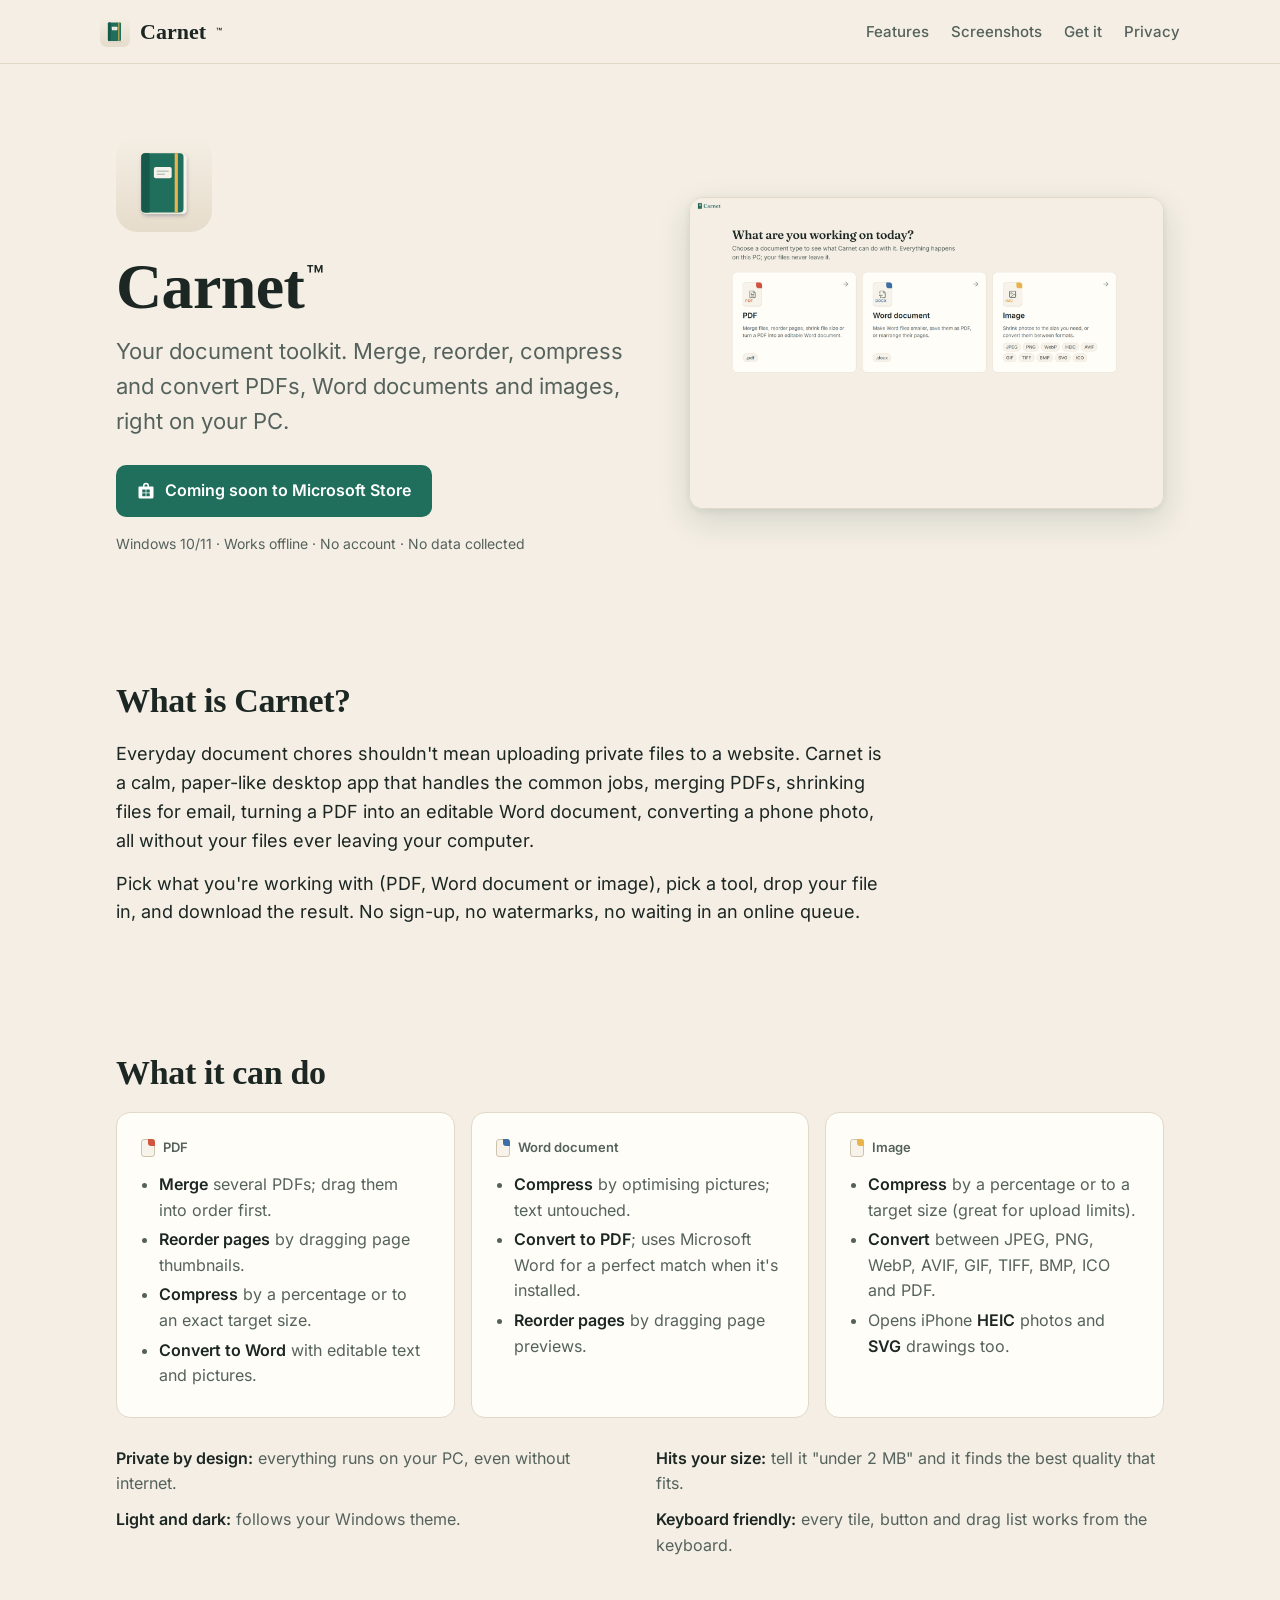
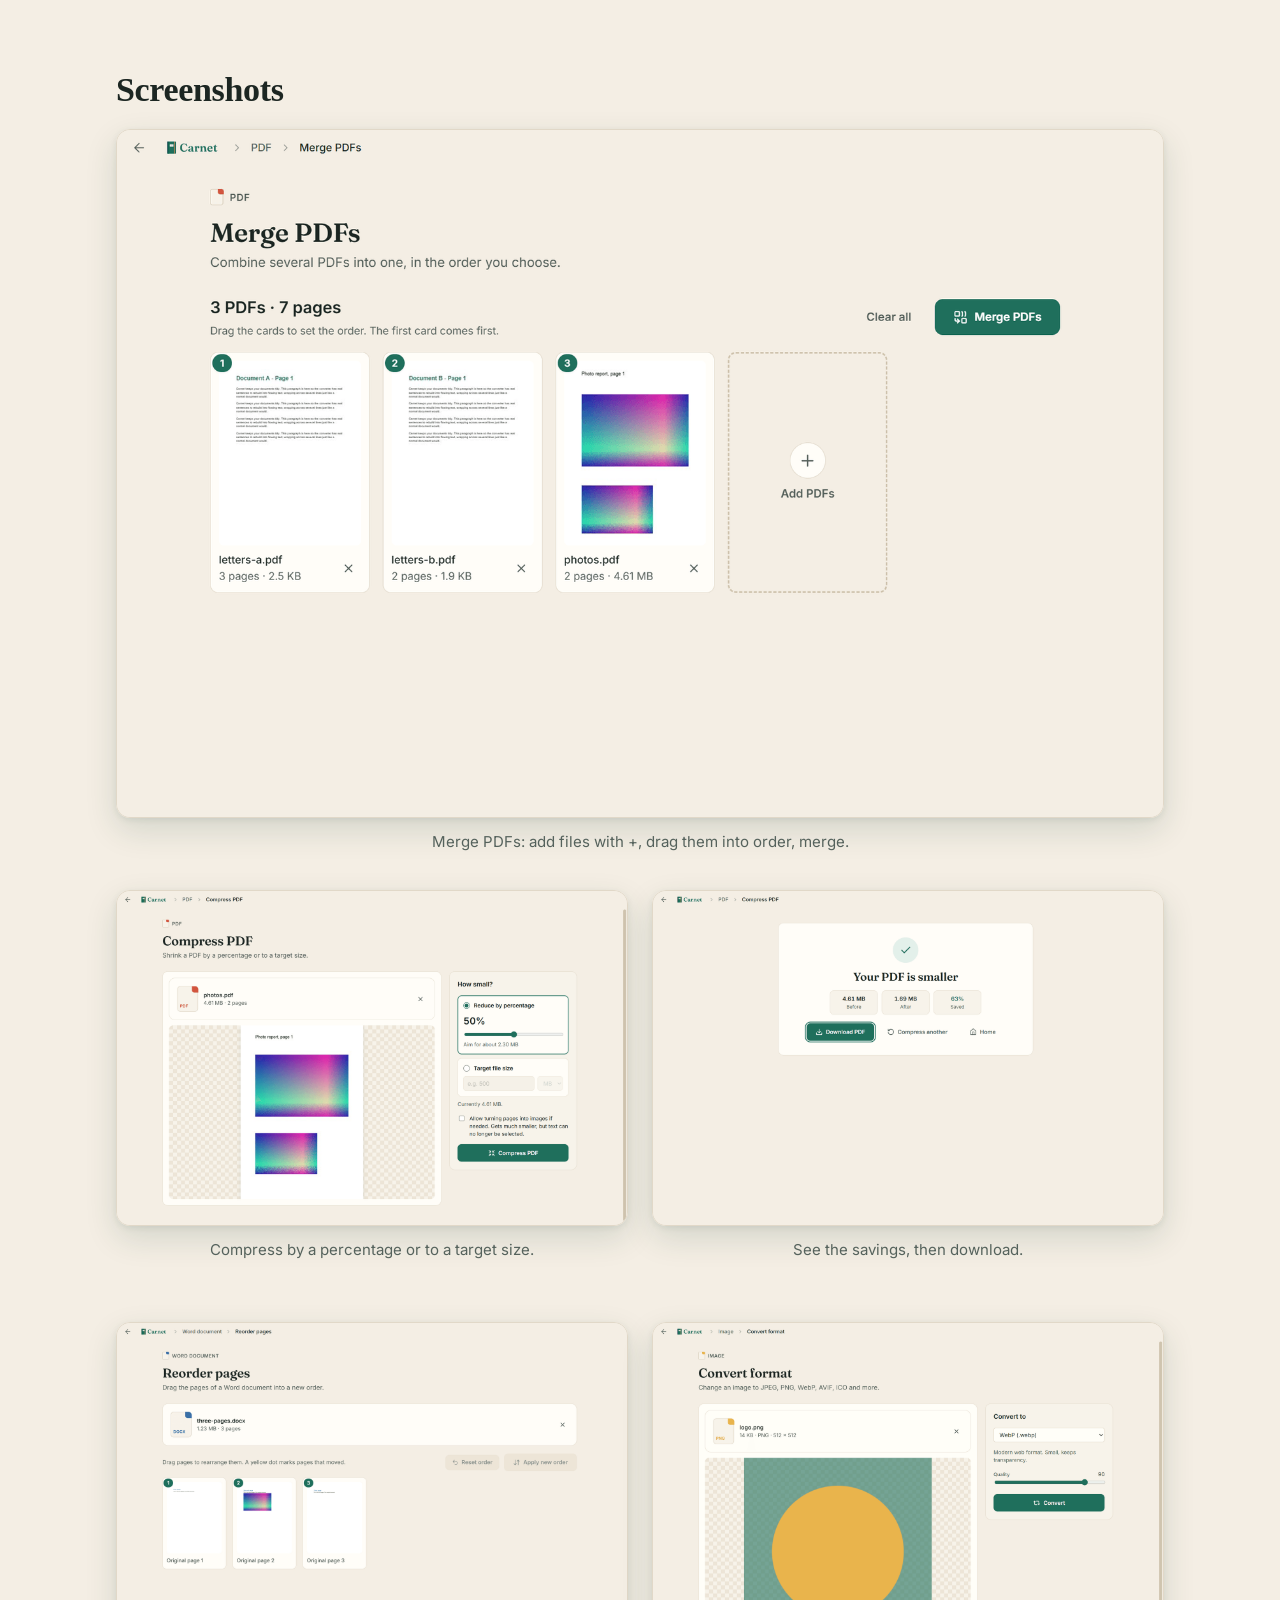
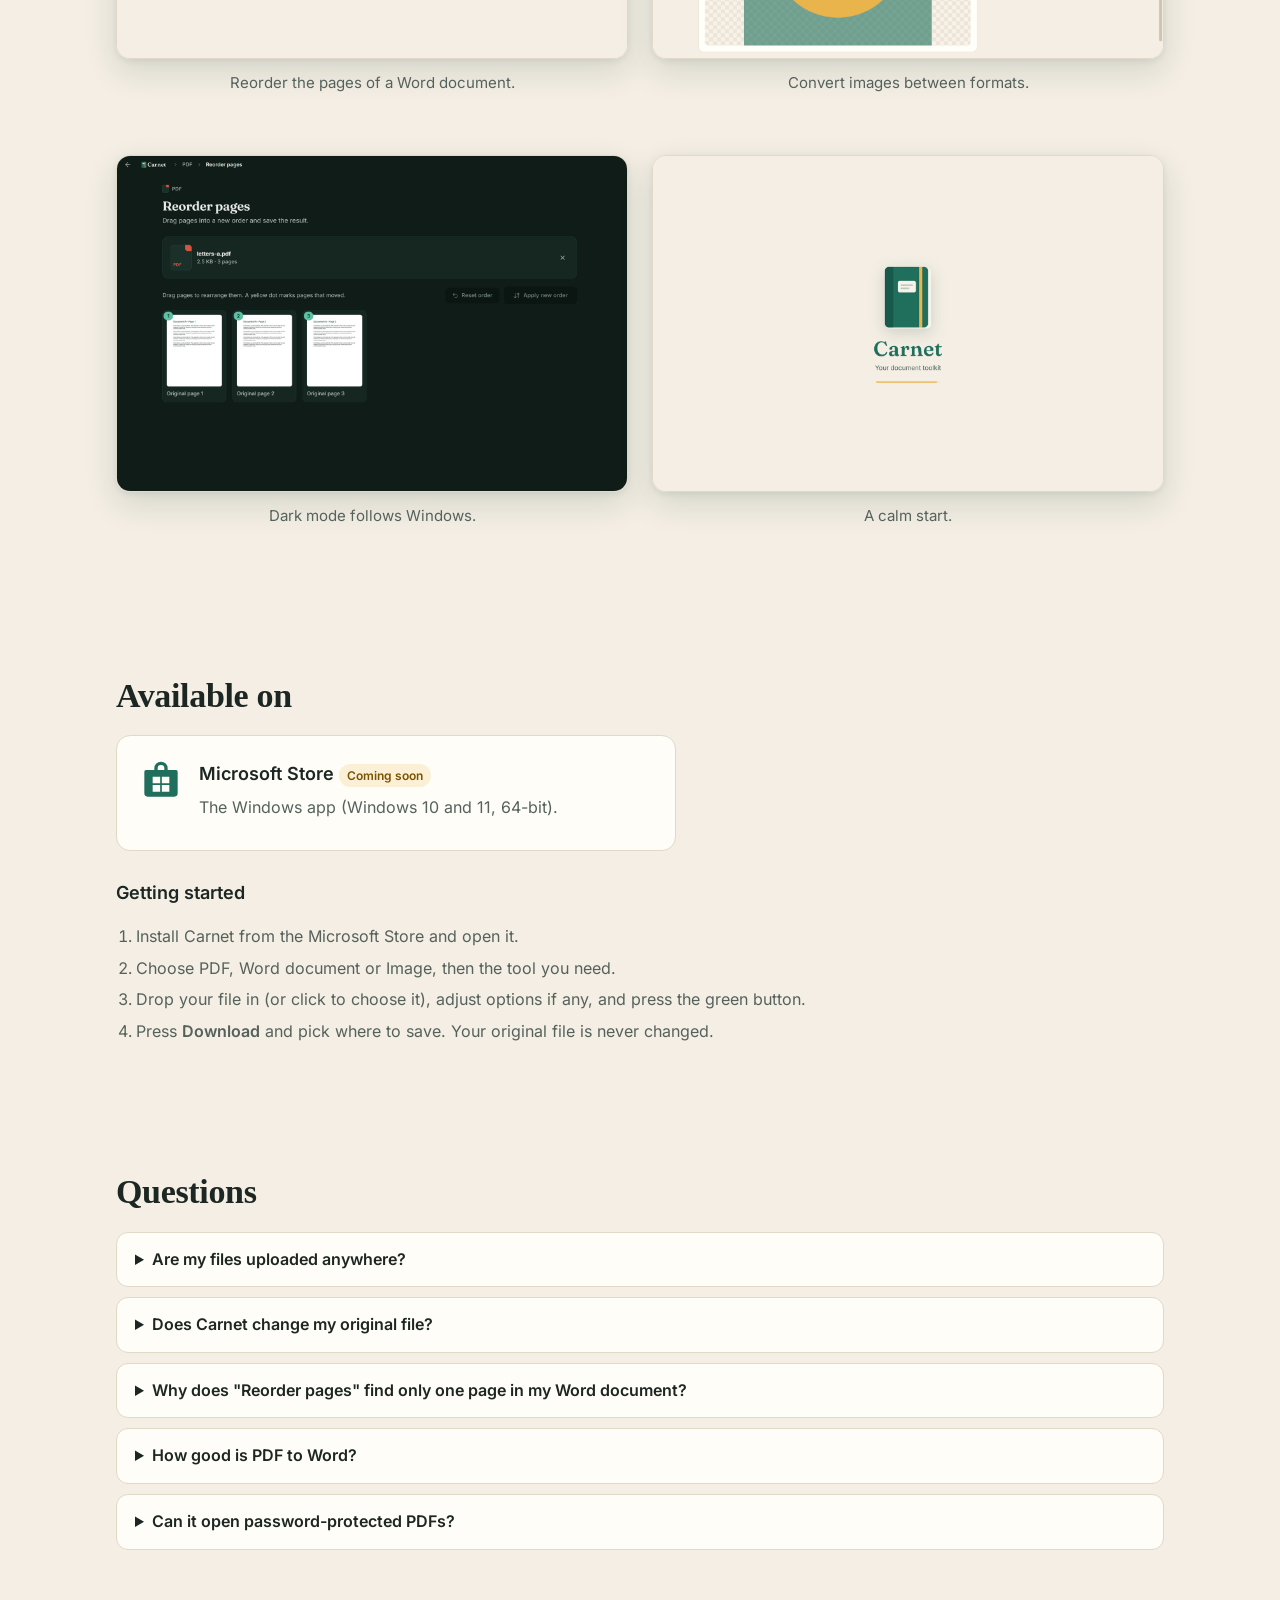
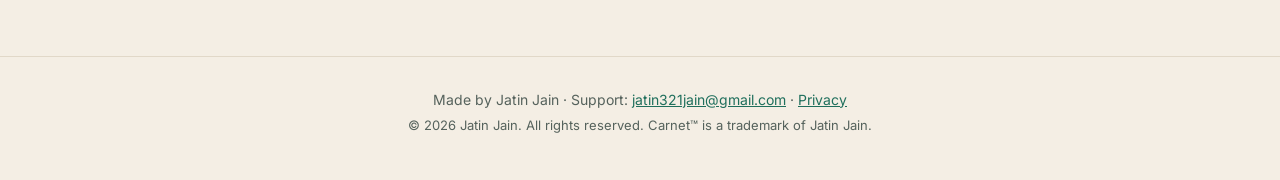
==== index.html @ 62c1b569 "Carnet website: landing page, screenshots and privacy policy Co-Authored-By: Claude Opus 5.5 <norepl" ====
<!doctype html>
<html lang="en">
  <head>
    <meta charset="UTF-8" />
    <meta name="viewport" content="width=device-width, initial-scale=1" />
    <title>Carnet™ · Your document toolkit for Windows</title>
    <meta
      name="description"
      content="Carnet merges, reorders, compresses and converts PDFs, Word documents and images on your Windows PC. Simple, calm, and fully offline: your files never leave your computer."
    />
    <link rel="icon" href="assets/favicon.ico" sizes="any" />
    <link rel="icon" type="image/svg+xml" href="assets/favicon.svg" />
    <link rel="apple-touch-icon" href="assets/apple-touch-icon.png" />
    <meta property="og:title" content="Carnet™ · Your document toolkit" />
    <meta property="og:description" content="Merge, reorder, compress and convert PDFs, Word documents and images. Offline, on Windows." />
    <meta property="og:image" content="https://jatin-jain-123.github.io/carnet/assets/og-image-1200x630.png" />
    <meta property="og:url" content="https://jatin-jain-123.github.io/carnet/" />
    <meta name="twitter:card" content="summary_large_image" />
    <link rel="stylesheet" href="styles.css" />
  </head>
  <body>
    <header class="nav">
      <a class="brand" href="./"><img src="assets/icon.svg" alt="" width="30" height="30" />Carnet<sup class="tm" title="Carnet is a trademark of Jatin Jain">™</sup></a>
      <nav>
        <a href="#features">Features</a>
        <a href="#screenshots">Screenshots</a>
        <a href="#get">Get it</a>
        <a href="privacy.html">Privacy</a>
      </nav>
    </header>

    <main>
      <!-- Title + tagline -->
      <section class="hero">
        <div>
          <img class="hero-logo" src="assets/icon.svg" alt="Carnet logo" width="96" height="96" />
          <h1>Carnet<sup class="tm" title="Carnet is a trademark of Jatin Jain">™</sup></h1>
          <p class="tagline">Your document toolkit. Merge, reorder, compress and convert PDFs, Word documents and images, right on your PC.</p>
          <div class="cta">
            <span class="button primary soon" title="Carnet is coming soon to the Microsoft Store">
              <svg width="18" height="18" viewBox="0 0 24 24" aria-hidden="true"><path fill="currentColor" d="M8 6V5a4 4 0 0 1 8 0v1h5a1 1 0 0 1 1 1v13a2 2 0 0 1-2 2H4a2 2 0 0 1-2-2V7a1 1 0 0 1 1-1zm2 0h4V5a2 2 0 0 0-4 0zM7 10v4h4.5v-4zm5.5 0v4H17v-4zM7 15v4h4.5v-4zm5.5 0v4H17v-4z"/></svg>
              Coming soon to Microsoft Store
            </span>
          </div>
          <p class="note">Windows 10/11 · Works offline · No account · No data collected</p>
        </div>
        <img class="hero-shot only-light" src="screenshots/home.png" alt="Carnet home screen with PDF, Word document and Image tiles" />
        <img class="hero-shot only-dark" src="screenshots/home-dark.png" alt="Carnet home screen in dark mode" />
      </section>

      <!-- Description -->
      <section class="description">
        <h2>What is Carnet?</h2>
        <p>
          Everyday document chores shouldn't mean uploading private files to a website. Carnet is a calm, paper-like
          desktop app that handles the common jobs, merging PDFs, shrinking files for email, turning a PDF into an
          editable Word document, converting a phone photo, all without your files ever leaving your computer.
        </p>
        <p>
          Pick what you're working with (PDF, Word document or image), pick a tool, drop your file in, and download the
          result. No sign-up, no watermarks, no waiting in an online queue.
        </p>
      </section>

      <!-- Features -->
      <section id="features" class="features">
        <h2>What it can do</h2>
        <div class="grid">
          <div class="card">
            <span class="chip" style="--ft: var(--pdf)"><i></i>PDF</span>
            <ul>
              <li><strong>Merge</strong> several PDFs; drag them into order first.</li>
              <li><strong>Reorder pages</strong> by dragging page thumbnails.</li>
              <li><strong>Compress</strong> by a percentage or to an exact target size.</li>
              <li><strong>Convert to Word</strong> with editable text and pictures.</li>
            </ul>
          </div>
          <div class="card">
            <span class="chip" style="--ft: var(--doc)"><i></i>Word document</span>
            <ul>
              <li><strong>Compress</strong> by optimising pictures; text untouched.</li>
              <li><strong>Convert to PDF</strong>; uses Microsoft Word for a perfect match when it's installed.</li>
              <li><strong>Reorder pages</strong> by dragging page previews.</li>
            </ul>
          </div>
          <div class="card">
            <span class="chip" style="--ft: var(--image)"><i></i>Image</span>
            <ul>
              <li><strong>Compress</strong> by a percentage or to a target size (great for upload limits).</li>
              <li><strong>Convert</strong> between JPEG, PNG, WebP, AVIF, GIF, TIFF, BMP, ICO and PDF.</li>
              <li>Opens iPhone <strong>HEIC</strong> photos and <strong>SVG</strong> drawings too.</li>
            </ul>
          </div>
        </div>
        <ul class="facts">
          <li><strong>Private by design:</strong> everything runs on your PC, even without internet.</li>
          <li><strong>Hits your size:</strong> tell it "under 2 MB" and it finds the best quality that fits.</li>
          <li><strong>Light and dark:</strong> follows your Windows theme.</li>
          <li><strong>Keyboard friendly:</strong> every tile, button and drag list works from the keyboard.</li>
        </ul>
      </section>

      <!-- Screenshots -->
      <section id="screenshots" class="screenshots">
        <h2>Screenshots</h2>
        <figure>
          <img src="screenshots/merge.png" alt="Merge PDFs screen with three PDF cards in order and an Add PDFs tile" loading="lazy" />
          <figcaption>Merge PDFs: add files with +, drag them into order, merge.</figcaption>
        </figure>
        <div class="shot-grid">
          <figure>
            <img src="screenshots/compress-pdf.png" alt="Compress PDF screen with the percentage and target size options in a side panel" loading="lazy" />
            <figcaption>Compress by a percentage or to a target size.</figcaption>
          </figure>
          <figure>
            <img src="screenshots/compress-done.png" alt="Result card showing the PDF went from 4.61 MB to 1.69 MB, 63% smaller, with a Download button" loading="lazy" />
            <figcaption>See the savings, then download.</figcaption>
          </figure>
          <figure>
            <img src="screenshots/reorder-word.png" alt="Reorder pages screen showing Word document pages as tiles" loading="lazy" />
            <figcaption>Reorder the pages of a Word document.</figcaption>
          </figure>
          <figure>
            <img src="screenshots/convert-image.png" alt="Convert image screen with a format drop-down in the side bar" loading="lazy" />
            <figcaption>Convert images between formats.</figcaption>
          </figure>
          <figure>
            <img src="screenshots/reorder-pdf-dark.png" alt="Reorder PDF pages screen in dark mode" loading="lazy" />
            <figcaption>Dark mode follows Windows.</figcaption>
          </figure>
          <figure>
            <img src="screenshots/splash.png" alt="Carnet opening screen with the green notebook logo and pages fanning out" loading="lazy" />
            <figcaption>A calm start.</figcaption>
          </figure>
        </div>
      </section>

      <!-- Platforms -->
      <section id="get" class="platforms">
        <h2>Available on</h2>
        <div class="platform" title="Carnet is coming soon to the Microsoft Store">
          <svg class="platform-icon" viewBox="0 0 24 24" aria-hidden="true"><path fill="currentColor" d="M8 6V5a4 4 0 0 1 8 0v1h5a1 1 0 0 1 1 1v13a2 2 0 0 1-2 2H4a2 2 0 0 1-2-2V7a1 1 0 0 1 1-1zm2 0h4V5a2 2 0 0 0-4 0zM7 10v4h4.5v-4zm5.5 0v4H17v-4zM7 15v4h4.5v-4zm5.5 0v4H17v-4z"/></svg>
          <div>
            <h3>Microsoft Store <span class="badge">Coming soon</span></h3>
            <p>The Windows app (Windows 10 and 11, 64-bit).</p>
          </div>
        </div>
        <h3 style="margin-top: 28px">Getting started</h3>
        <ol class="steps">
          <li>Install Carnet from the Microsoft Store and open it.</li>
          <li>Choose PDF, Word document or Image, then the tool you need.</li>
          <li>Drop your file in (or click to choose it), adjust options if any, and press the green button.</li>
          <li>Press <strong>Download</strong> and pick where to save. Your original file is never changed.</li>
        </ol>
      </section>

      <section class="faq">
        <h2>Questions</h2>
        <details>
          <summary>Are my files uploaded anywhere?</summary>
          <p>No. Carnet does all the work on your PC and has no online features. See the <a href="privacy.html">privacy policy</a>.</p>
        </details>
        <details>
          <summary>Does Carnet change my original file?</summary>
          <p>Never. It always creates a new file, which you save where you like.</p>
        </details>
        <details>
          <summary>Why does "Reorder pages" find only one page in my Word document?</summary>
          <p>
            Word works out pages while it displays a document, so Carnet relies on page breaks and the page markers Word
            saves. Open the document in Microsoft Word, save it once, and try again.
          </p>
        </details>
        <details>
          <summary>How good is PDF to Word?</summary>
          <p>
            Text, fonts, sizes and pictures come across as editable content, one Word page per PDF page. Complex layouts
            such as tables, columns and charts may need some tidying. Scanned pages are kept as pictures.
          </p>
        </details>
        <details>
          <summary>Can it open password-protected PDFs?</summary>
          <p>Not yet. Remove the password in your PDF reader first, then use Carnet.</p>
        </details>
      </section>
    </main>

    <footer>
      <p>Made by Jatin Jain · Support: <a href="mailto:jatin321jain@gmail.com">jatin321jain@gmail.com</a> · <a href="privacy.html">Privacy</a></p>
      <p class="legal">© 2026 Jatin Jain. All rights reserved. Carnet™ is a trademark of Jatin Jain.</p>
    </footer>
  </body>
</html>
---- styles.css ----
/* Carnet website. Colours and type follow the Carnet brand kit. */
@font-face { font-family: 'Inter'; font-weight: 400; font-display: swap; src: url('assets/fonts/Inter-400.woff2') format('woff2'); }
@font-face { font-family: 'Inter'; font-weight: 500; font-display: swap; src: url('assets/fonts/Inter-500.woff2') format('woff2'); }
@font-face { font-family: 'Inter'; font-weight: 600; font-display: swap; src: url('assets/fonts/Inter-600.woff2') format('woff2'); }
@font-face { font-family: 'Fraunces'; font-weight: 600; font-display: swap; src: url('assets/fonts/Fraunces-600.woff2') format('woff2'); }

:root {
  color-scheme: light;
  --bg: #F4EEE4; --surface: #FFFDF8; --surface-2: #F7F3EA; --border: #E1D8C8; --border-strong: #CFC3AE;
  --text: #1C2622; --muted: #55625C; --primary: #1F6F5C; --primary-hover: #17594A; --on-primary: #FFFFFF;
  --primary-soft: #E3F0EA; --accent: #E9B44C; --accent-soft: #FBF0D6; --on-accent-soft: #7A5200;
  --pdf: #D2553F; --doc: #3A6EA5; --image: #E9B44C;
  --shadow: 0 12px 32px rgba(18,63,53,.14), 0 2px 6px rgba(18,63,53,.08);
  --display: 'Fraunces', Georgia, serif;
  --ui: 'Inter', 'Segoe UI', system-ui, sans-serif;
}
@media (prefers-color-scheme: dark) {
  :root {
    color-scheme: dark;
    --bg: #0F1C18; --surface: #162722; --surface-2: #1C302A; --border: #26403A; --border-strong: #345148;
    --text: #ECEFEA; --muted: #A9B8B1; --primary: #5CC0A0; --primary-hover: #74CDB0; --on-primary: #0F1C18;
    --primary-soft: #1E3C33; --accent-soft: #3A3020; --on-accent-soft: #F2CC7A;
    --shadow: 0 12px 32px rgba(0,0,0,.35);
  }
}

* { box-sizing: border-box; }
html { scroll-behavior: smooth; }
body { margin: 0; background: var(--bg); color: var(--text); font: 400 16px/1.6 var(--ui); -webkit-font-smoothing: antialiased; }
a { color: var(--primary); }
a:hover { color: var(--primary-hover); }
img { max-width: 100%; display: block; }
:focus-visible { outline: 2px solid var(--primary); outline-offset: 2px; border-radius: 4px; }
.tm { font-size: .45em; vertical-align: super; margin-left: .05em; font-family: var(--ui); font-weight: 500; }

.only-dark { display: none; }
@media (prefers-color-scheme: dark) { .only-dark { display: block; } .only-light { display: none; } }

/* nav */
.nav { position: sticky; top: 0; z-index: 10; display: flex; align-items: center; justify-content: space-between; gap: 16px; padding: 14px max(16px, calc((100% - 1080px) / 2)); background: color-mix(in srgb, var(--bg) 88%, transparent); backdrop-filter: blur(10px); border-bottom: 1px solid var(--border); }
.brand { display: flex; align-items: center; gap: 10px; text-decoration: none; color: var(--text); font-family: var(--display); font-weight: 600; font-size: 22px; }
.brand img { width: 30px; height: 30px; }
.nav nav { display: flex; gap: 22px; flex-wrap: wrap; }
.nav nav a { color: var(--muted); text-decoration: none; font-weight: 500; font-size: 15px; }
.nav nav a:hover { color: var(--text); }

main { max-width: 1080px; margin: 0 auto; padding: 0 16px; }
section { padding: 56px 0; }
h1, h2 { font-family: var(--display); font-weight: 600; letter-spacing: -.01em; line-height: 1.15; }
h2 { font-size: 34px; margin: 0 0 20px; }
h3 { font-size: 18px; margin: 0 0 6px; }
p { margin: 0 0 14px; }

/* hero */
.hero { display: grid; grid-template-columns: 1.05fr .95fr; gap: 48px; align-items: center; padding-top: 72px; }
.hero h1 { font-size: 64px; margin: 18px 0 10px; }
.hero .tagline { font-size: 22px; color: var(--muted); margin-bottom: 26px; }
.hero-logo { width: 96px; height: 96px; }
.cta { display: flex; gap: 12px; flex-wrap: wrap; align-items: center; }
.button { display: inline-flex; align-items: center; gap: 10px; padding: 12px 20px; border-radius: 10px; border: 1px solid var(--border-strong); background: var(--surface); color: var(--text); text-decoration: none; font-weight: 600; }
.button.primary { background: var(--primary); color: var(--on-primary); border-color: transparent; }
.button.primary:hover { background: var(--primary-hover); color: var(--on-primary); }
.button.soon { cursor: default; }
.badge { display: inline-block; padding: 2px 8px; border-radius: 999px; background: var(--accent-soft); color: var(--on-accent-soft); font-size: 12px; font-weight: 600; }
.note { color: var(--muted); font-size: 14px; margin-top: 16px; }
.hero-shot { border-radius: 14px; border: 1px solid var(--border); box-shadow: var(--shadow); }

/* description + features */
.description p { font-size: 18px; max-width: 70ch; }
.grid { display: grid; gap: 16px; grid-template-columns: repeat(3, 1fr); }
.card { background: var(--surface); border: 1px solid var(--border); border-radius: 14px; padding: 24px; }
.card .chip { display: inline-flex; align-items: center; gap: 8px; font-size: 13px; font-weight: 600; color: var(--muted); margin-bottom: 10px; }
.card .chip i { width: 14px; height: 18px; border-radius: 3px; background: var(--surface-2); border: 1px solid var(--border-strong); position: relative; }
.card .chip i::after { content: ''; position: absolute; right: -1px; top: -1px; width: 7px; height: 7px; border-radius: 0 3px 0 3px; background: var(--ft); }
.card ul { margin: 0; padding-left: 18px; color: var(--muted); }
.card li { margin: 4px 0; }
.card li strong { color: var(--text); font-weight: 600; }
.facts { list-style: none; padding: 0; margin: 28px 0 0; display: grid; grid-template-columns: repeat(2, 1fr); gap: 10px 32px; color: var(--muted); }
.facts strong { color: var(--text); }

/* screenshots */
.screenshots figure { margin: 0 0 36px; }
.screenshots img { border-radius: 14px; border: 1px solid var(--border); box-shadow: var(--shadow); }
.screenshots figcaption { color: var(--muted); font-size: 15px; margin-top: 12px; text-align: center; }
.shot-grid { display: grid; grid-template-columns: repeat(2, 1fr); gap: 24px; }

/* platforms */
.platform { display: flex; gap: 18px; align-items: flex-start; background: var(--surface); border: 1px solid var(--border); border-radius: 14px; padding: 24px; color: var(--text); text-decoration: none; max-width: 560px; }
a.platform:hover { border-color: var(--primary); }
.platform-icon { width: 40px; height: 40px; flex: none; color: var(--primary); }
.platform p { color: var(--muted); margin: 0 0 6px; }
.steps { color: var(--muted); padding-left: 20px; }
.steps li { margin: 6px 0; }

/* faq */
details { background: var(--surface); border: 1px solid var(--border); border-radius: 12px; padding: 14px 18px; margin-bottom: 10px; }
summary { cursor: pointer; font-weight: 600; }
details p { margin: 10px 0 0; color: var(--muted); }

/* text pages */
.page { max-width: 760px; }
.page h1 { font-size: 44px; margin-bottom: 6px; }
.page h2 { font-size: 24px; margin: 32px 0 10px; }
.page li { margin: 6px 0; }
.page table { border-collapse: collapse; width: 100%; margin: 8px 0 16px; font-size: 15px; }
.page th, .page td { text-align: left; padding: 8px 10px; border-bottom: 1px solid var(--border); vertical-align: top; }

footer { border-top: 1px solid var(--border); margin-top: 40px; padding: 28px 16px 40px; text-align: center; color: var(--muted); font-size: 14px; }
footer p { margin: 4px 0; }
.legal { font-size: 13px; }

@media (max-width: 860px) {
  .hero { grid-template-columns: 1fr; padding-top: 40px; }
  .hero h1 { font-size: 48px; }
  .grid, .shot-grid, .facts { grid-template-columns: 1fr; }
  .nav nav { gap: 14px; }
  h2 { font-size: 28px; }
}
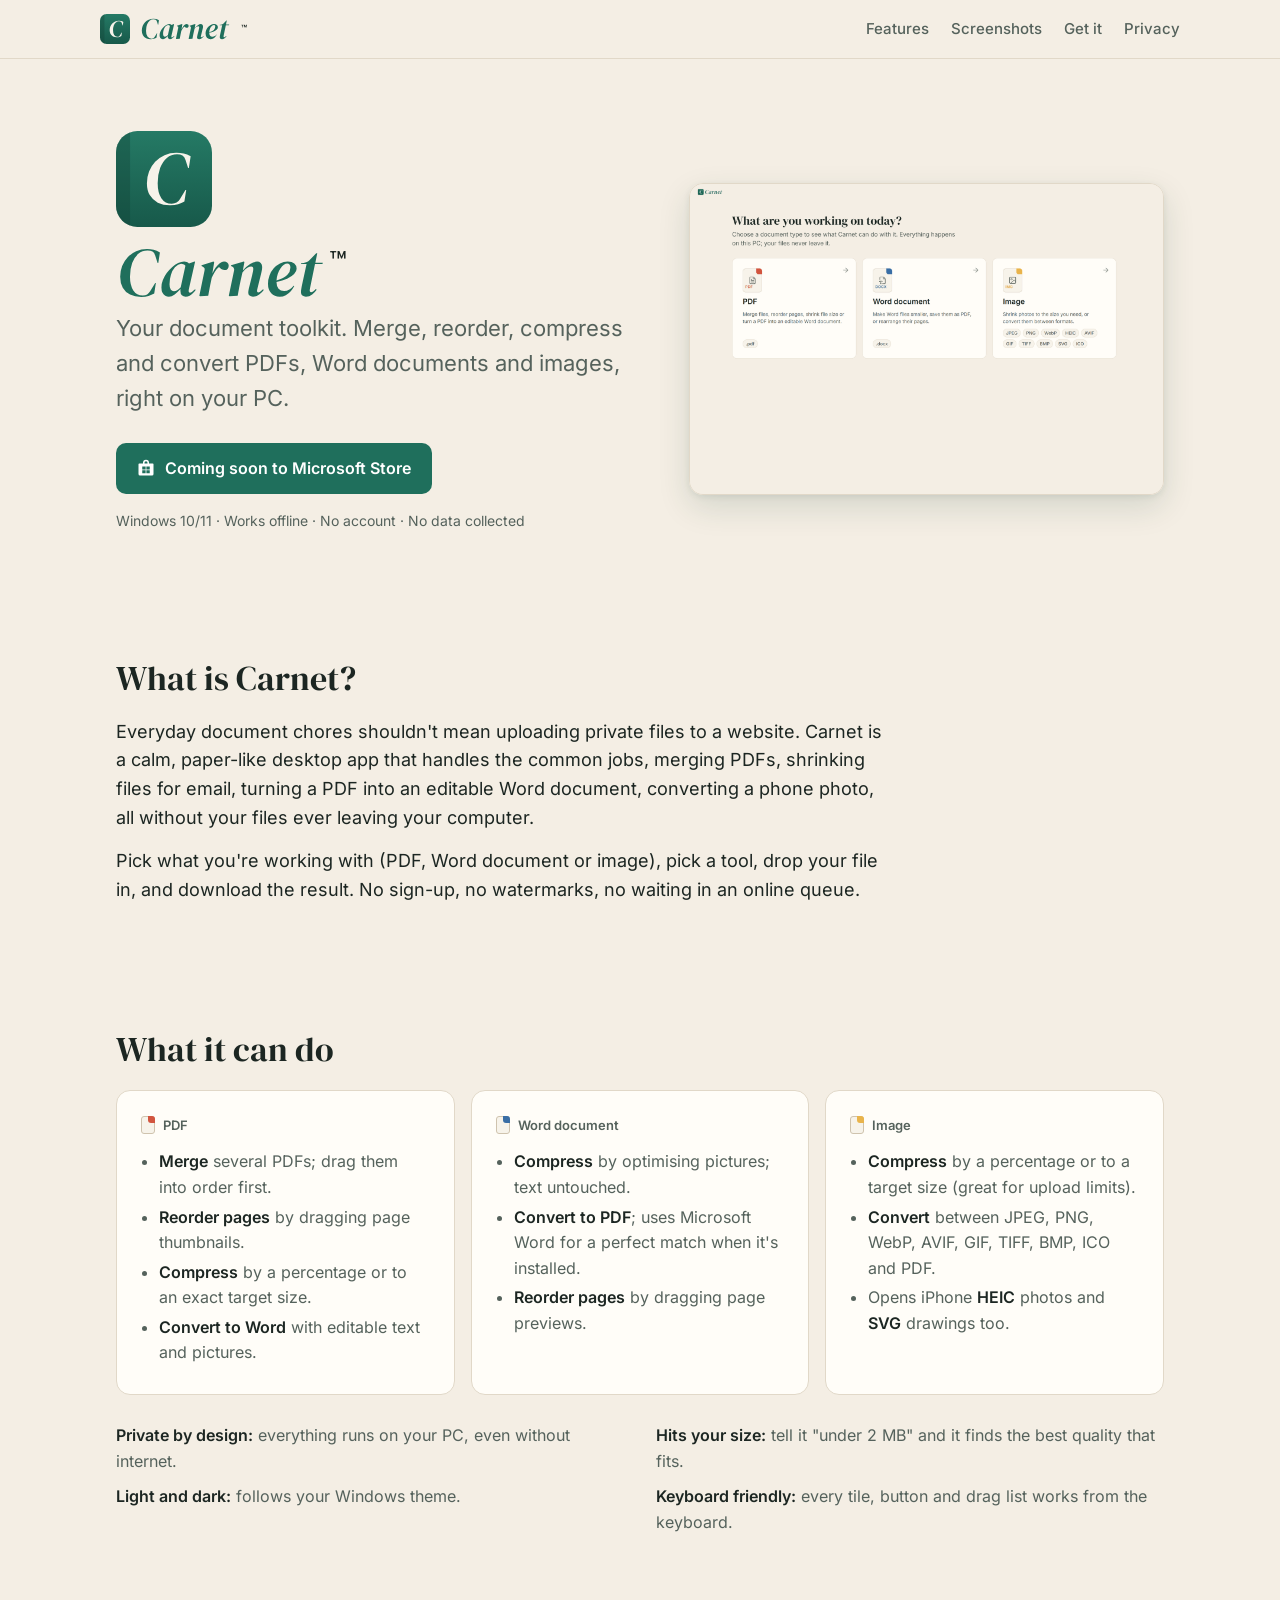
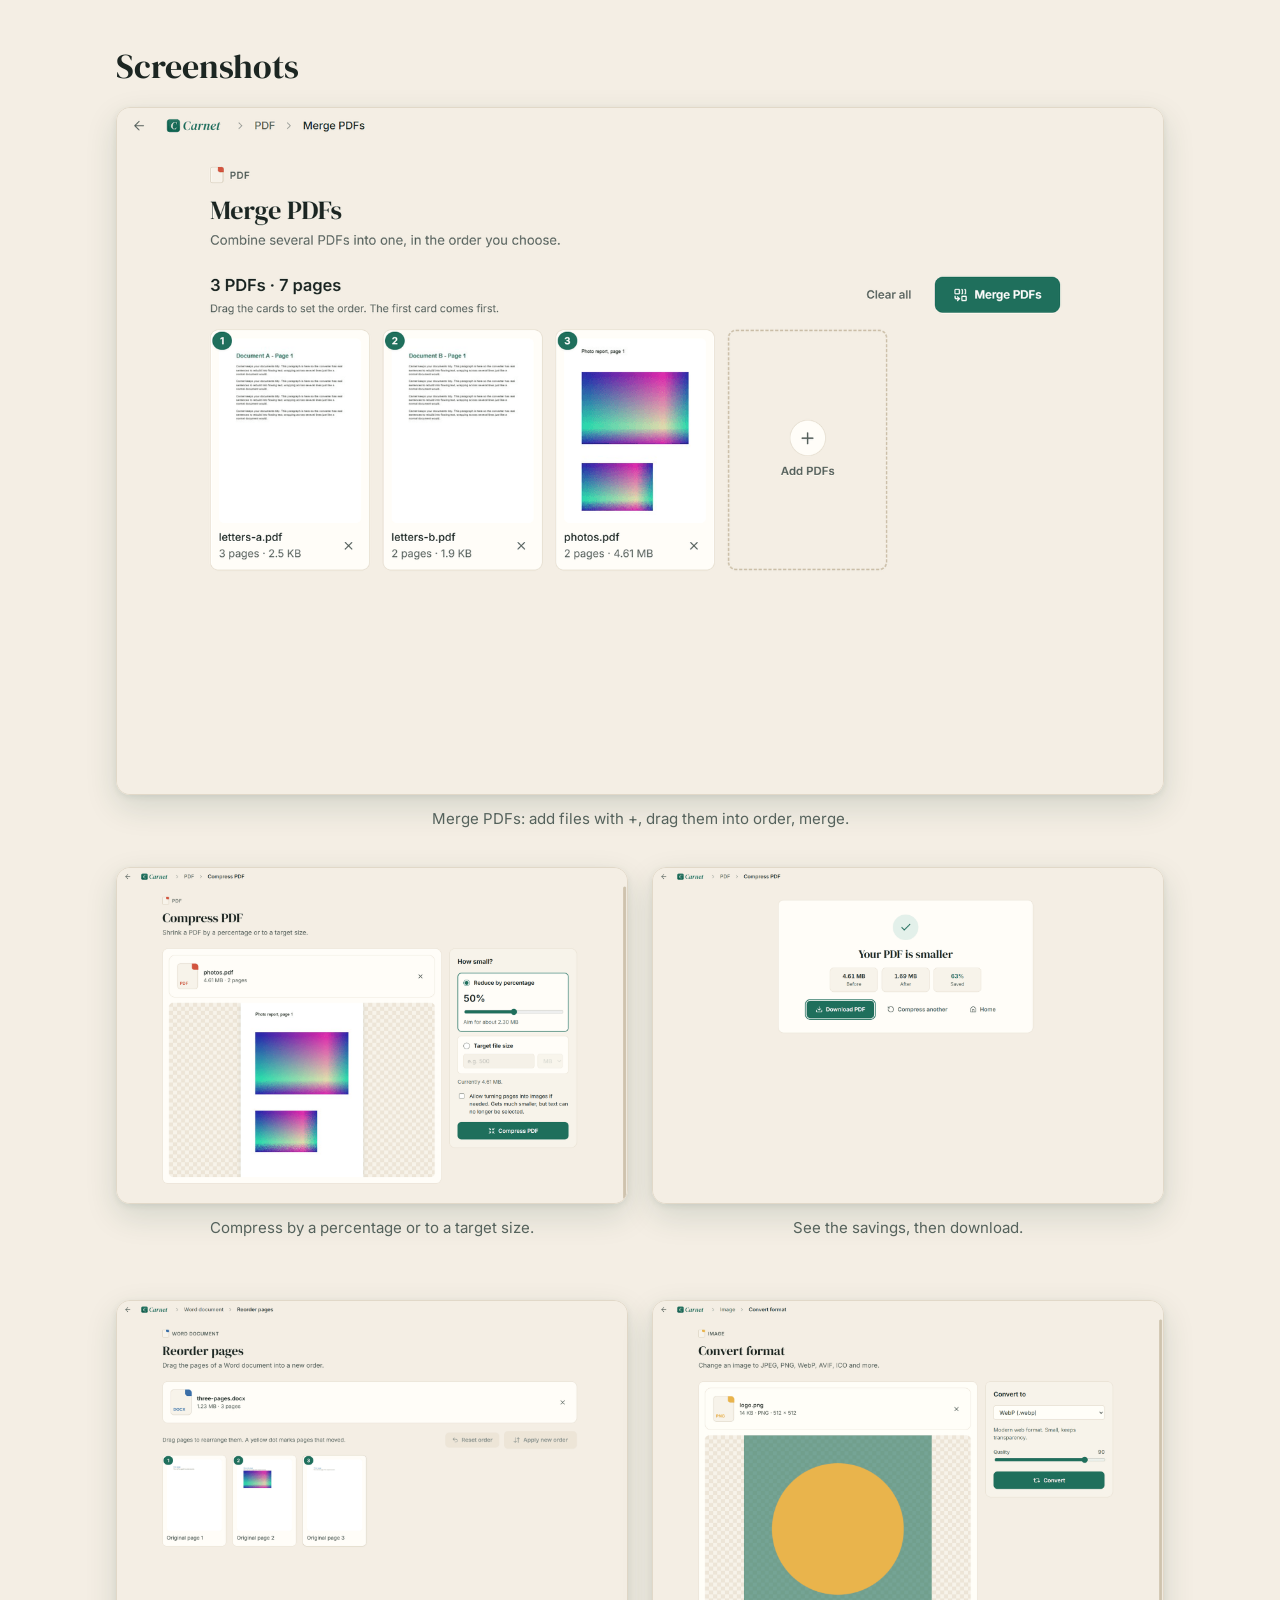
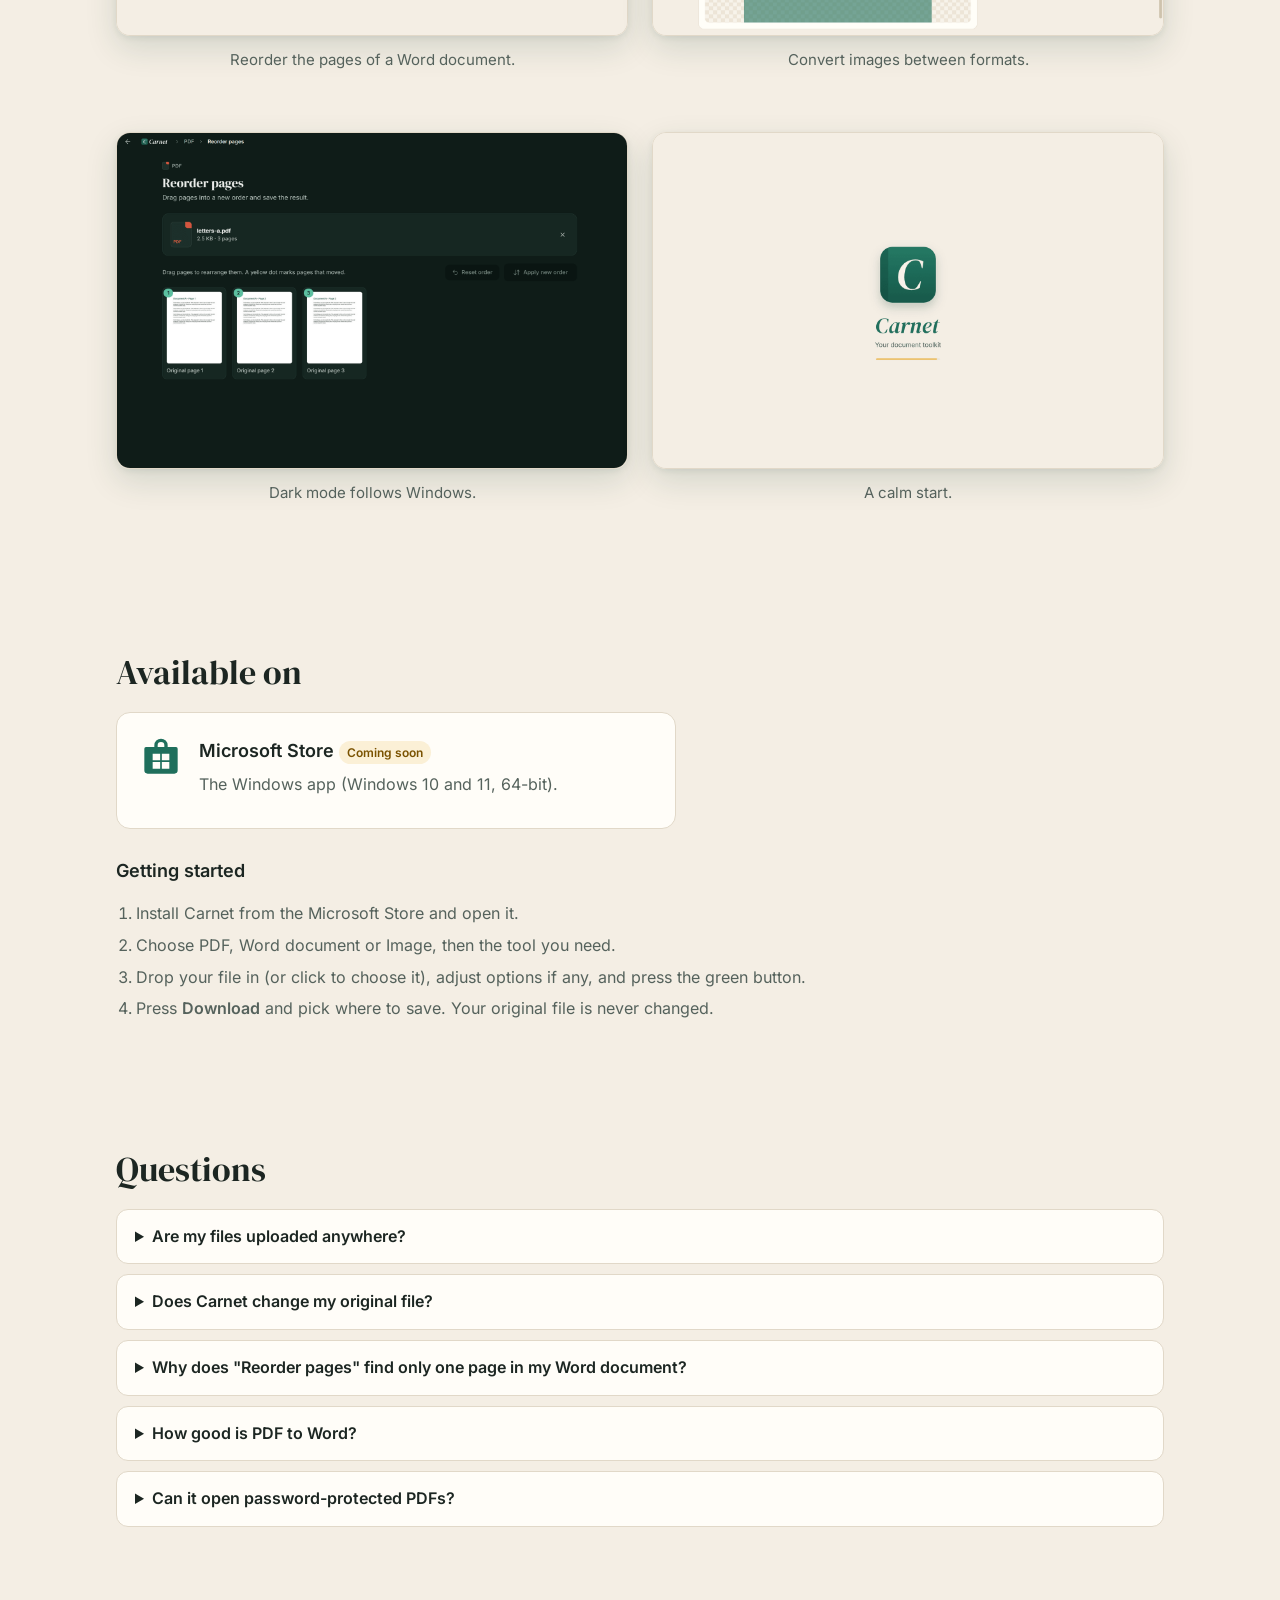
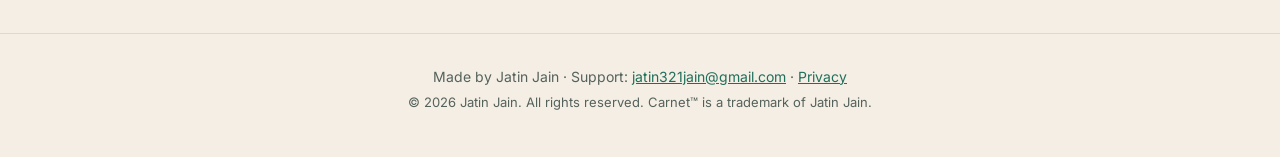
==== commit a08fe8cb: "Brand v2: new icon, wordmark logo, DM Serif Display, fresh screenshots Co-Authored-By: Claude Opus 5" ====
--- a/index.html
+++ b/index.html
@@ -20,7 +20,7 @@
   </head>
   <body>
     <header class="nav">
-      <a class="brand" href="./"><img src="assets/icon.svg" alt="" width="30" height="30" />Carnet<sup class="tm" title="Carnet is a trademark of Jatin Jain">™</sup></a>
+      <a class="brand" href="./"><img class="icon" src="assets/icon.svg" alt="" width="30" height="30" /><img class="wordmark only-light" src="assets/wordmark.svg" alt="Carnet" /><img class="wordmark only-dark" src="assets/wordmark-paper.svg" alt="Carnet" /><sup class="tm" title="Carnet is a trademark of Jatin Jain">™</sup></a>
       <nav>
         <a href="#features">Features</a>
         <a href="#screenshots">Screenshots</a>
@@ -34,7 +34,7 @@
       <section class="hero">
         <div>
           <img class="hero-logo" src="assets/icon.svg" alt="Carnet logo" width="96" height="96" />
-          <h1>Carnet<sup class="tm" title="Carnet is a trademark of Jatin Jain">™</sup></h1>
+          <h1><img class="wordmark only-light" src="assets/wordmark.svg" alt="Carnet" /><img class="wordmark only-dark" src="assets/wordmark-paper.svg" alt="Carnet" /><sup class="tm" title="Carnet is a trademark of Jatin Jain">™</sup></h1>
           <p class="tagline">Your document toolkit. Merge, reorder, compress and convert PDFs, Word documents and images, right on your PC.</p>
           <div class="cta">
             <span class="button primary soon" title="Carnet is coming soon to the Microsoft Store">
@@ -129,7 +129,7 @@
             <figcaption>Dark mode follows Windows.</figcaption>
           </figure>
           <figure>
-            <img src="screenshots/splash.png" alt="Carnet opening screen with the green notebook logo and pages fanning out" loading="lazy" />
+            <img src="screenshots/splash.png" alt="Carnet opening screen with the green Carnet icon and the name" loading="lazy" />
             <figcaption>A calm start.</figcaption>
           </figure>
         </div>
--- a/styles.css
+++ b/styles.css
@@ -2,7 +2,8 @@
 @font-face { font-family: 'Inter'; font-weight: 400; font-display: swap; src: url('assets/fonts/Inter-400.woff2') format('woff2'); }
 @font-face { font-family: 'Inter'; font-weight: 500; font-display: swap; src: url('assets/fonts/Inter-500.woff2') format('woff2'); }
 @font-face { font-family: 'Inter'; font-weight: 600; font-display: swap; src: url('assets/fonts/Inter-600.woff2') format('woff2'); }
-@font-face { font-family: 'Fraunces'; font-weight: 600; font-display: swap; src: url('assets/fonts/Fraunces-600.woff2') format('woff2'); }
+@font-face { font-family: 'DM Serif Display'; font-weight: 400; font-style: normal; font-display: swap; src: url('assets/fonts/DMSerifDisplay-Regular.woff2') format('woff2'); }
+@font-face { font-family: 'DM Serif Display'; font-weight: 400; font-style: italic; font-display: swap; src: url('assets/fonts/DMSerifDisplay-Italic.woff2') format('woff2'); }
 
 :root {
   color-scheme: light;
@@ -11,7 +12,7 @@
   --primary-soft: #E3F0EA; --accent: #E9B44C; --accent-soft: #FBF0D6; --on-accent-soft: #7A5200;
   --pdf: #D2553F; --doc: #3A6EA5; --image: #E9B44C;
   --shadow: 0 12px 32px rgba(18,63,53,.14), 0 2px 6px rgba(18,63,53,.08);
-  --display: 'Fraunces', Georgia, serif;
+  --display: 'DM Serif Display', Georgia, serif;
   --ui: 'Inter', 'Segoe UI', system-ui, sans-serif;
 }
 @media (prefers-color-scheme: dark) {
@@ -35,25 +36,29 @@
 
 .only-dark { display: none; }
 @media (prefers-color-scheme: dark) { .only-dark { display: block; } .only-light { display: none; } }
+.brand .only-dark, .hero h1 .only-dark { display: none; }
+@media (prefers-color-scheme: dark) { .brand .only-dark, .hero h1 .only-dark { display: inline; } }
 
 /* nav */
 .nav { position: sticky; top: 0; z-index: 10; display: flex; align-items: center; justify-content: space-between; gap: 16px; padding: 14px max(16px, calc((100% - 1080px) / 2)); background: color-mix(in srgb, var(--bg) 88%, transparent); backdrop-filter: blur(10px); border-bottom: 1px solid var(--border); }
-.brand { display: flex; align-items: center; gap: 10px; text-decoration: none; color: var(--text); font-family: var(--display); font-weight: 600; font-size: 22px; }
-.brand img { width: 30px; height: 30px; }
+.brand { display: flex; align-items: center; gap: 10px; text-decoration: none; color: var(--text); font-size: 22px; }
+.brand .icon { width: 30px; height: 30px; }
+.brand .wordmark { height: 24px; width: auto; }
 .nav nav { display: flex; gap: 22px; flex-wrap: wrap; }
 .nav nav a { color: var(--muted); text-decoration: none; font-weight: 500; font-size: 15px; }
 .nav nav a:hover { color: var(--text); }
 
 main { max-width: 1080px; margin: 0 auto; padding: 0 16px; }
 section { padding: 56px 0; }
-h1, h2 { font-family: var(--display); font-weight: 600; letter-spacing: -.01em; line-height: 1.15; }
+h1, h2 { font-family: var(--display); font-weight: 400; line-height: 1.15; }
 h2 { font-size: 34px; margin: 0 0 20px; }
 h3 { font-size: 18px; margin: 0 0 6px; }
 p { margin: 0 0 14px; }
 
 /* hero */
 .hero { display: grid; grid-template-columns: 1.05fr .95fr; gap: 48px; align-items: center; padding-top: 72px; }
-.hero h1 { font-size: 64px; margin: 18px 0 10px; }
+.hero h1 { font-size: 64px; margin: 18px 0 10px; display: flex; align-items: flex-start; }
+.hero h1 .wordmark { height: 56px; width: auto; }
 .hero .tagline { font-size: 22px; color: var(--muted); margin-bottom: 26px; }
 .hero-logo { width: 96px; height: 96px; }
 .cta { display: flex; gap: 12px; flex-wrap: wrap; align-items: center; }
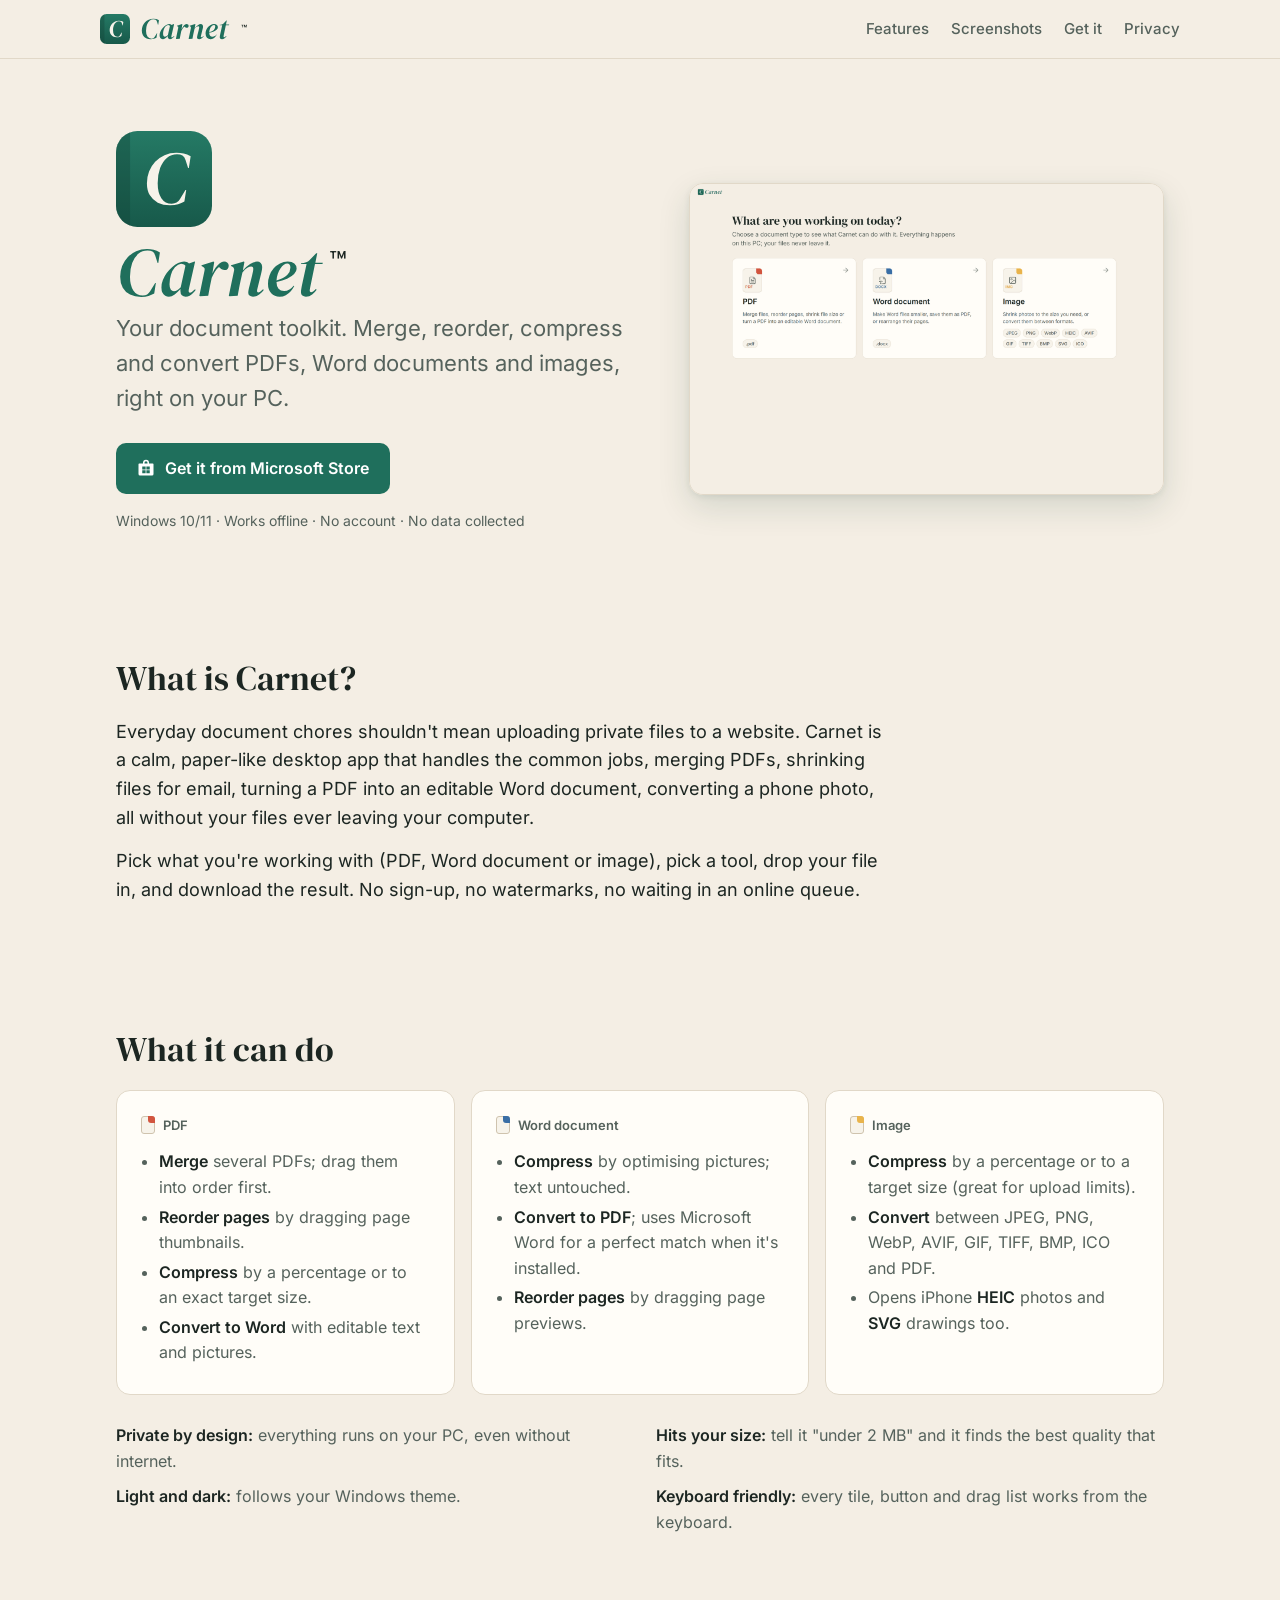
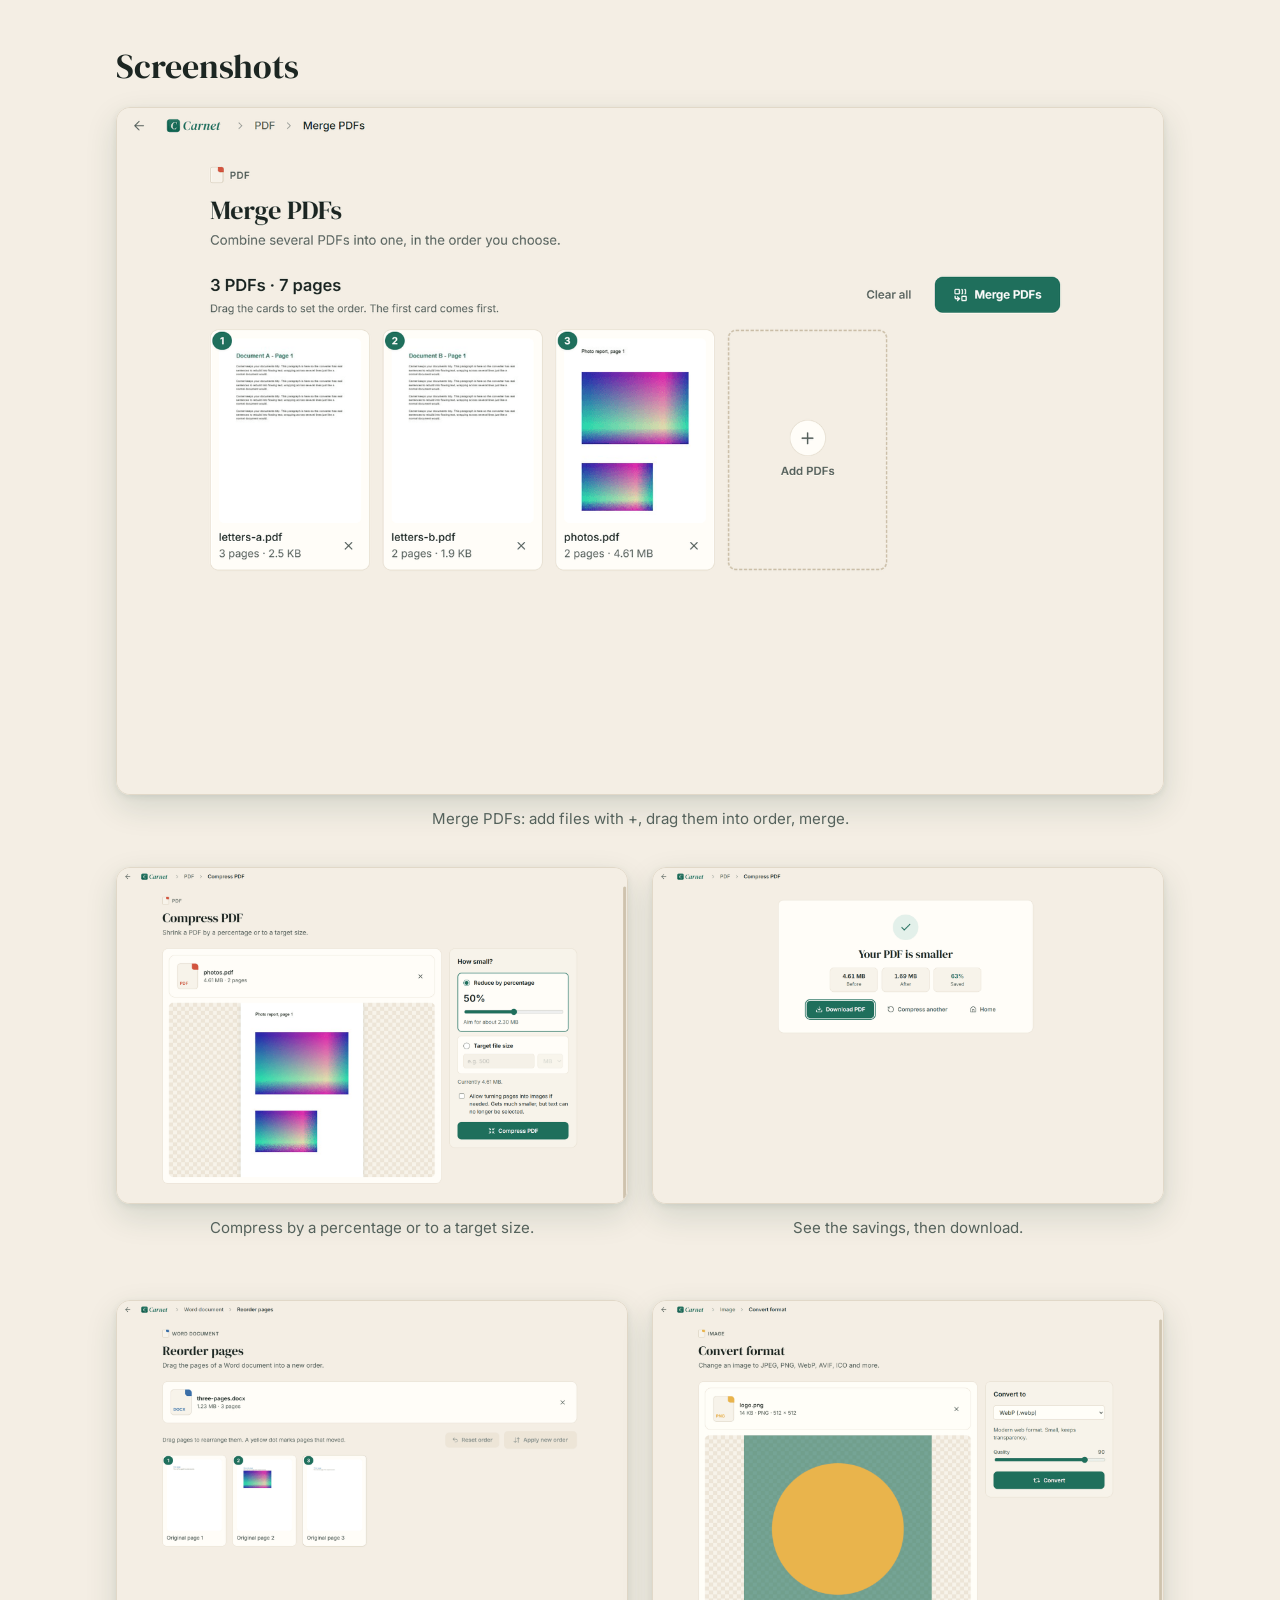
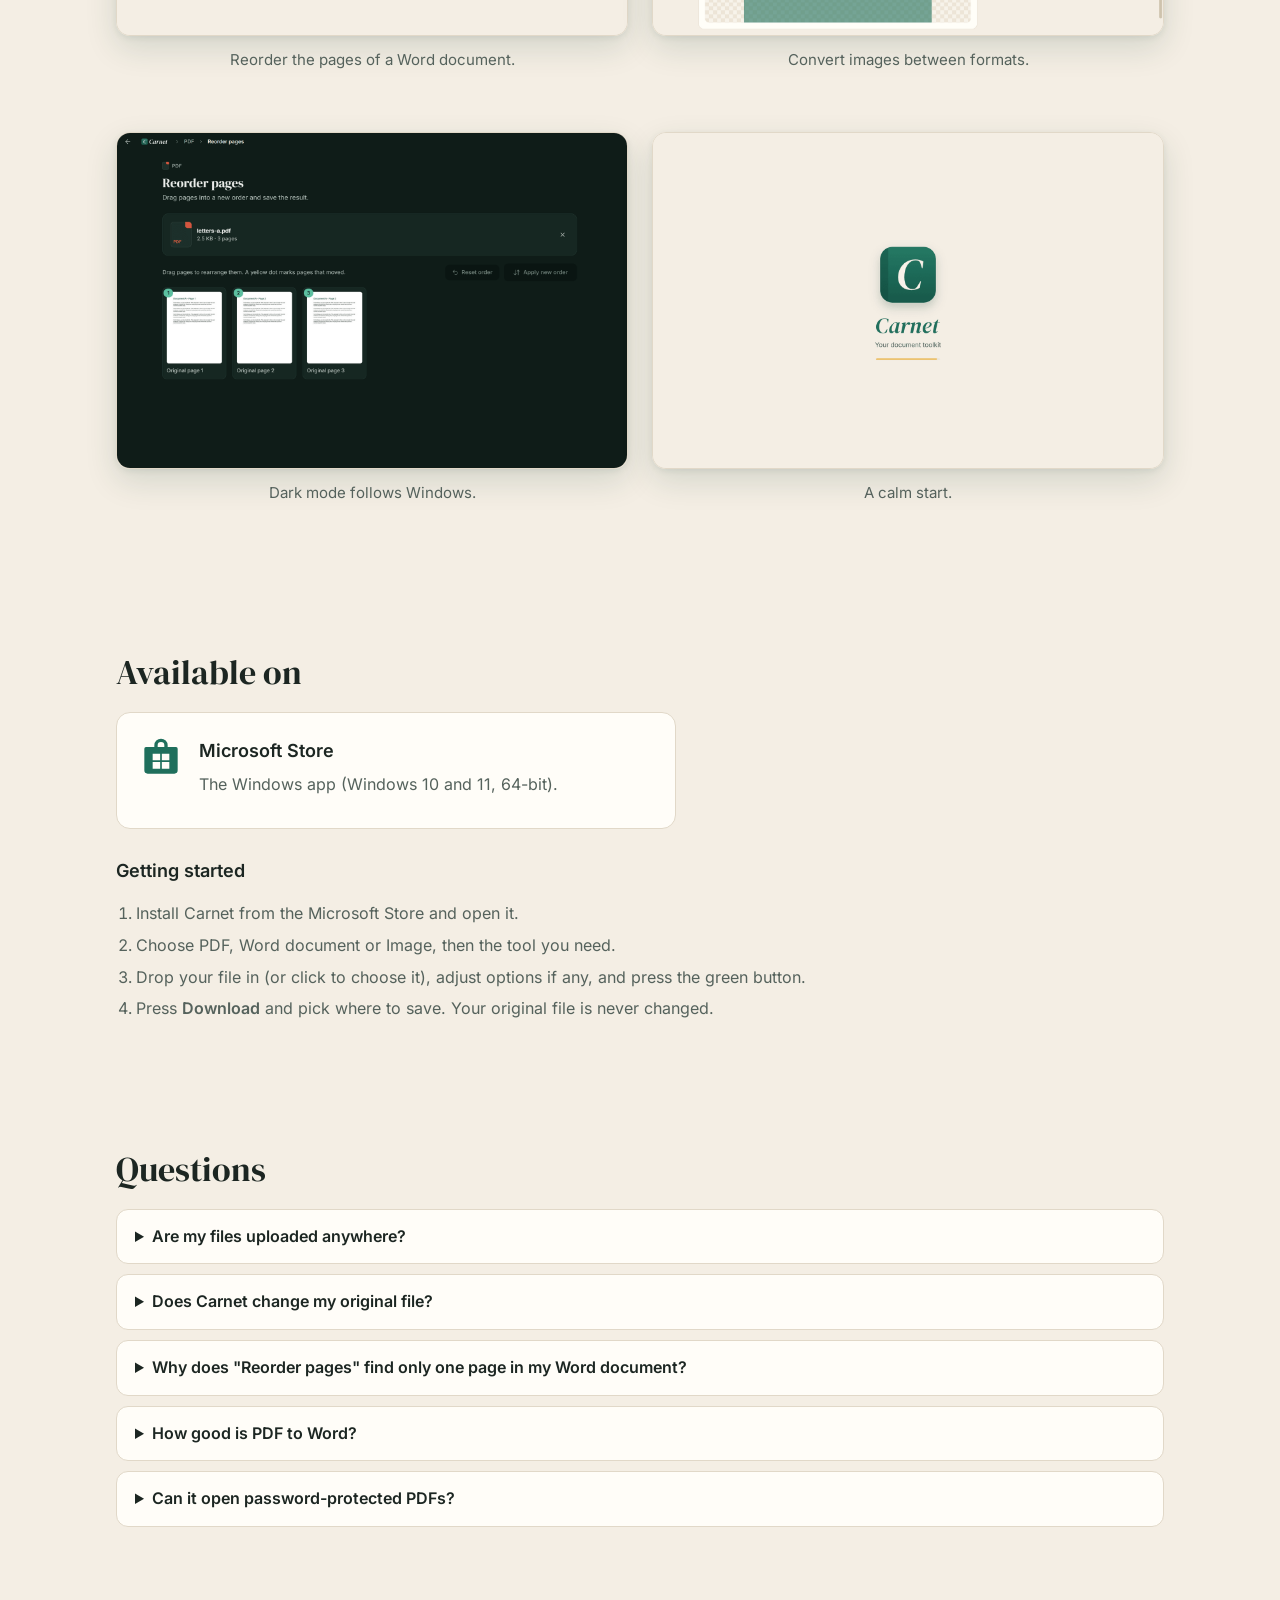
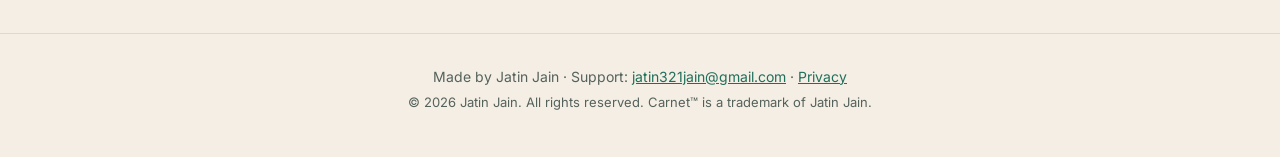
==== commit ae2c3609: "Add Microsoft Store link Co-Authored-By: Claude Opus 5.5 <noreply@anthropic.com>" ====
--- a/index.html
+++ b/index.html
@@ -37,10 +37,10 @@
           <h1><img class="wordmark only-light" src="assets/wordmark.svg" alt="Carnet" /><img class="wordmark only-dark" src="assets/wordmark-paper.svg" alt="Carnet" /><sup class="tm" title="Carnet is a trademark of Jatin Jain">™</sup></h1>
           <p class="tagline">Your document toolkit. Merge, reorder, compress and convert PDFs, Word documents and images, right on your PC.</p>
           <div class="cta">
-            <span class="button primary soon" title="Carnet is coming soon to the Microsoft Store">
+            <a class="button primary" href="https://apps.microsoft.com/detail/9NG0MKF75N74" target="_blank" rel="noopener" title="Get Carnet from the Microsoft Store">
               <svg width="18" height="18" viewBox="0 0 24 24" aria-hidden="true"><path fill="currentColor" d="M8 6V5a4 4 0 0 1 8 0v1h5a1 1 0 0 1 1 1v13a2 2 0 0 1-2 2H4a2 2 0 0 1-2-2V7a1 1 0 0 1 1-1zm2 0h4V5a2 2 0 0 0-4 0zM7 10v4h4.5v-4zm5.5 0v4H17v-4zM7 15v4h4.5v-4zm5.5 0v4H17v-4z"/></svg>
-              Coming soon to Microsoft Store
-            </span>
+              Get it from Microsoft Store
+            </a>
           </div>
           <p class="note">Windows 10/11 · Works offline · No account · No data collected</p>
         </div>
@@ -138,13 +138,13 @@
       <!-- Platforms -->
       <section id="get" class="platforms">
         <h2>Available on</h2>
-        <div class="platform" title="Carnet is coming soon to the Microsoft Store">
+        <a class="platform" href="https://apps.microsoft.com/detail/9NG0MKF75N74" target="_blank" rel="noopener" title="Get Carnet from the Microsoft Store">
           <svg class="platform-icon" viewBox="0 0 24 24" aria-hidden="true"><path fill="currentColor" d="M8 6V5a4 4 0 0 1 8 0v1h5a1 1 0 0 1 1 1v13a2 2 0 0 1-2 2H4a2 2 0 0 1-2-2V7a1 1 0 0 1 1-1zm2 0h4V5a2 2 0 0 0-4 0zM7 10v4h4.5v-4zm5.5 0v4H17v-4zM7 15v4h4.5v-4zm5.5 0v4H17v-4z"/></svg>
           <div>
-            <h3>Microsoft Store <span class="badge">Coming soon</span></h3>
+            <h3>Microsoft Store</h3>
             <p>The Windows app (Windows 10 and 11, 64-bit).</p>
           </div>
-        </div>
+        </a>
         <h3 style="margin-top: 28px">Getting started</h3>
         <ol class="steps">
           <li>Install Carnet from the Microsoft Store and open it.</li>
